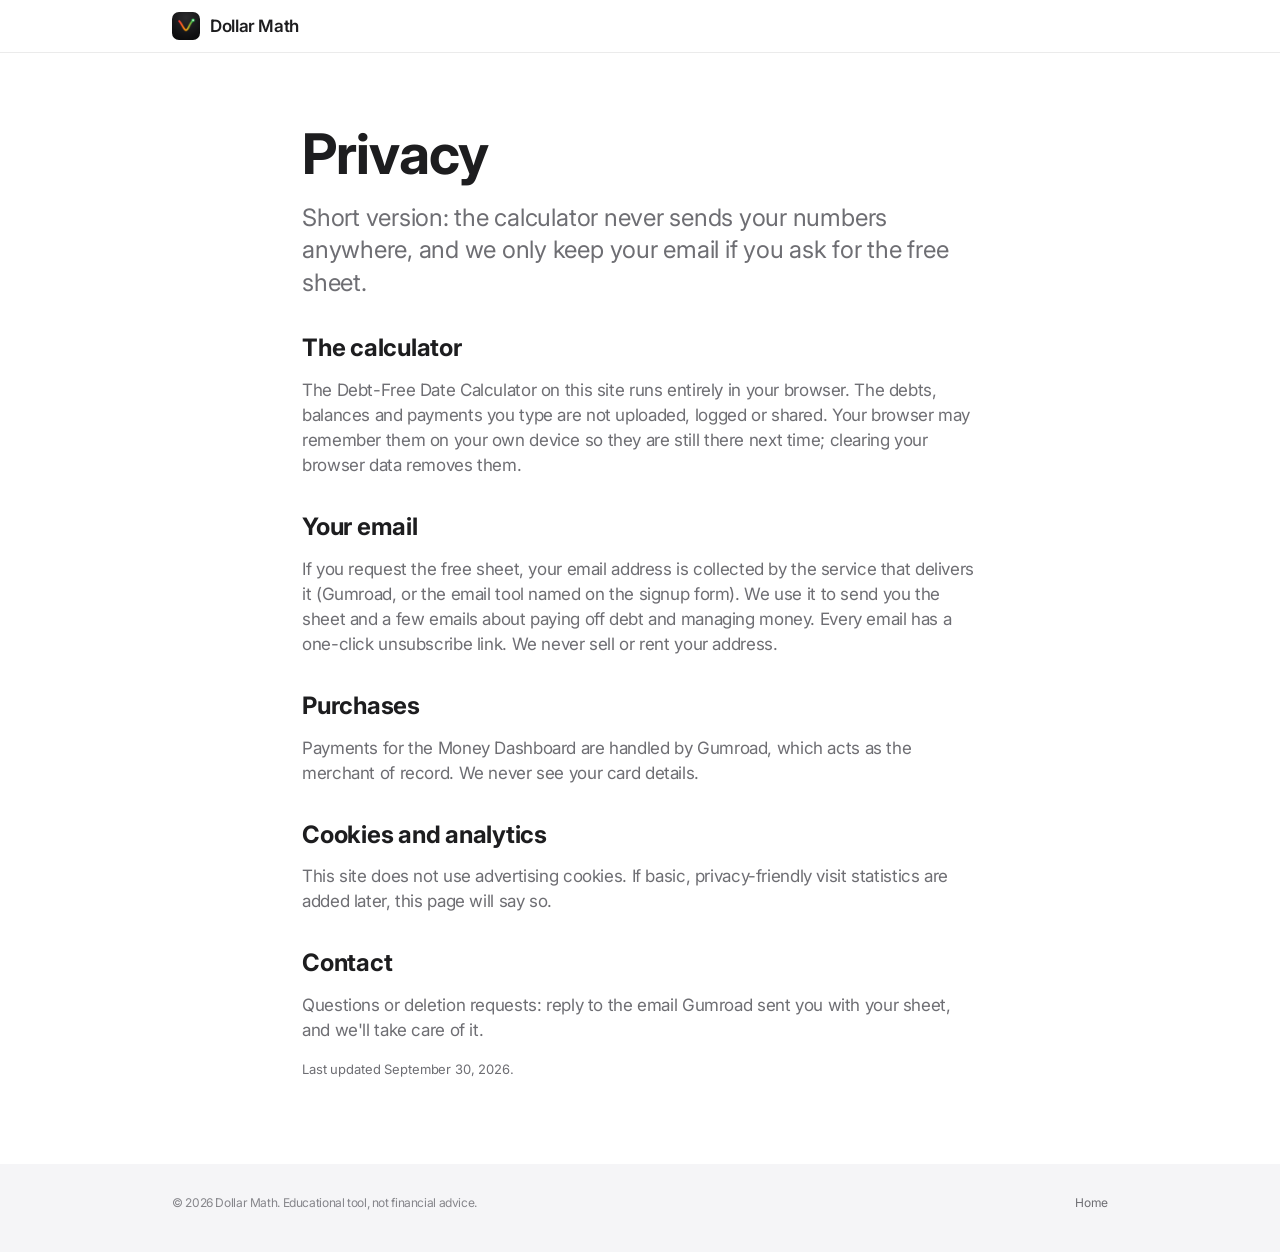
==== privacy.html @ e8159276 "Dollar Math landing page Co-Authored-By: Claude Opus 5.5 <noreply@anthropic.com>" ====
<!doctype html>
<html lang="en">
<head>
  <meta charset="utf-8">
  <meta name="viewport" content="width=device-width, initial-scale=1">
  <title>Privacy · Dollar Math</title>
  <link rel="icon" href="assets/favicon.png">
  <link href="https://fonts.googleapis.com/css2?family=Inter:wght@400;600;700&display=swap" rel="stylesheet">
  <link rel="stylesheet" href="styles.css">
</head>
<body>
  <header class="nav"><div class="wrap"><a class="brand" href="index.html"><img src="assets/avatar.png" alt="">Dollar Math</a></div></header>
  <main class="wrap page">
    <h1>Privacy</h1>
    <p class="lead">Short version: the calculator never sends your numbers anywhere, and we only keep your email if you ask for the free sheet.</p>
    <h2>The calculator</h2>
    <p>The Debt-Free Date Calculator on this site runs entirely in your browser. The debts, balances and payments you type are not uploaded, logged or shared. Your browser may remember them on your own device so they are still there next time; clearing your browser data removes them.</p>
    <h2>Your email</h2>
    <p>If you request the free sheet, your email address is collected by the service that delivers it (Gumroad, or the email tool named on the signup form). We use it to send you the sheet and a few emails about paying off debt and managing money. Every email has a one-click unsubscribe link. We never sell or rent your address.</p>
    <h2>Purchases</h2>
    <p>Payments for the Money Dashboard are handled by Gumroad, which acts as the merchant of record. We never see your card details.</p>
    <h2>Cookies and analytics</h2>
    <p>This site does not use advertising cookies. If basic, privacy-friendly visit statistics are added later, this page will say so.</p>
    <h2>Contact</h2>
    <p>Questions or deletion requests: reply to the email Gumroad sent you with your sheet, and we'll take care of it.</p>
    <p class="small">Last updated September 30, 2026.</p>
  </main>
  <footer><div class="wrap"><span>© 2026 Dollar Math. Educational tool, not financial advice.</span><span><a href="index.html">Home</a></span></div></footer>
  <script src="config.js"></script>
  <script>document.querySelectorAll("[data-link]").forEach(function(a){var h=(window.DM_CONFIG||{links:{}}).links[a.getAttribute("data-link")];if(h)a.href=h;});</script>
</body>
</html>
---- styles.css ----
/* Dollar Math · site styles. Apple-style (user decision 2026-09-30): white and #F5F5F7 sections,
   system font (SF on Apple devices, Inter elsewhere), one blue accent, green = good, red = debt/interest. */
:root {
  --bg: #ffffff;
  --bg2: #f5f5f7;
  --ink: #1d1d1f;
  --ink2: #6e6e73;
  --ink3: #86868b;
  --line: #d2d2d7;
  --hair: #e5e5ea;
  --blue: #0071e3;
  --blue-h: #0077ed;
  --green: #248a3d;
  --green-f: #34c759;
  --red: #d70015;
  --red-f: #ff3b30;
  --card: #ffffff;
  --radius: 22px;
  --font: -apple-system, BlinkMacSystemFont, "SF Pro Display", "SF Pro Text", "Inter", "Helvetica Neue", Arial, sans-serif;
}
* { box-sizing: border-box; }
html { -webkit-text-size-adjust: 100%; scroll-behavior: smooth; }
body { margin: 0; background: var(--bg); color: var(--ink); font-family: var(--font); font-size: 17px; line-height: 1.47;
  letter-spacing: -0.022em; -webkit-font-smoothing: antialiased; overflow-x: hidden; }
a { color: var(--blue); text-decoration: none; }
a:hover { text-decoration: underline; }
img { max-width: 100%; display: block; }
.wrap { max-width: 980px; margin: 0 auto; padding: 0 22px; }

/* nav */
.nav { position: sticky; top: 0; z-index: 50; background: rgba(255, 255, 255, 0.8); backdrop-filter: saturate(180%) blur(20px);
  -webkit-backdrop-filter: saturate(180%) blur(20px); border-bottom: 1px solid rgba(0, 0, 0, 0.08); }
.nav .wrap { height: 52px; display: flex; align-items: center; gap: 22px; }
.brand { display: flex; align-items: center; gap: 10px; color: var(--ink); font-weight: 600; font-size: 17px; }
.brand img { width: 28px; height: 28px; border-radius: 7px; }
.brand:hover { text-decoration: none; }
.nav nav { margin-left: auto; display: flex; gap: 22px; font-size: 13px; }
.nav nav a { color: var(--ink); opacity: 0.8; }
.nav nav a:hover { opacity: 1; text-decoration: none; }
.nav .buy { background: var(--blue); color: #fff; opacity: 1; border-radius: 980px; padding: 4px 12px; }
@media (max-width: 640px) { .nav nav a:not(.buy) { display: none; } }

/* type */
.eyebrow { font-size: 17px; font-weight: 600; color: var(--ink2); margin: 0 0 8px; letter-spacing: -0.01em; }
h1 { font-size: clamp(40px, 7vw, 72px); line-height: 1.05; letter-spacing: -0.015em; font-weight: 700; margin: 0; }
h2 { font-size: clamp(32px, 5vw, 48px); line-height: 1.08; letter-spacing: -0.01em; font-weight: 700; margin: 0; }
h3 { font-size: 21px; line-height: 1.2; font-weight: 600; margin: 0; letter-spacing: -0.01em; }
.lead { font-size: clamp(19px, 2.4vw, 24px); line-height: 1.35; color: var(--ink2); margin: 18px 0 0; letter-spacing: -0.01em; }
.muted { color: var(--ink2); }
.small { font-size: 13px; color: var(--ink3); letter-spacing: -0.01em; }

/* buttons */
.btns { display: flex; flex-wrap: wrap; gap: 14px 24px; align-items: center; margin-top: 30px; }
.btn { display: inline-block; background: var(--blue); color: #fff; border: 0; border-radius: 980px; padding: 12px 24px;
  font: 400 17px/1.2 var(--font); letter-spacing: -0.02em; cursor: pointer; }
.btn:hover { background: var(--blue-h); text-decoration: none; }
.link-more::after { content: " ›"; }

/* sections */
section { padding: 88px 0; }
.alt { background: var(--bg2); }
.center { text-align: center; }
.hero { padding: 96px 0 72px; text-align: center; }
.hero .btns { justify-content: center; }
.hero .small { margin-top: 18px; }

/* calculator */
.calc { display: grid; grid-template-columns: 1.1fr 1fr; gap: 24px; margin-top: 44px; align-items: start; }
@media (max-width: 860px) { .calc { grid-template-columns: 1fr; } }
.card { background: var(--card); border-radius: var(--radius); padding: 26px; box-shadow: 0 1px 2px rgba(0, 0, 0, 0.04), 0 8px 28px rgba(0, 0, 0, 0.06); min-width: 0; }
.card h3 { margin-bottom: 16px; }
.row2 { display: grid; grid-template-columns: 1fr 1fr; gap: 14px; margin-bottom: 18px; }
@media (max-width: 420px) { .row2 { grid-template-columns: 1fr; } }
label.f { display: block; font-size: 13px; color: var(--ink2); }
label.f input { margin-top: 6px; }
input, select { width: 100%; min-width: 0; font: 400 17px/1.2 var(--font); letter-spacing: -0.02em; color: var(--ink); background: #fbfbfd;
  border: 1px solid var(--line); border-radius: 12px; padding: 11px 12px; }
input:focus { outline: 0; border-color: var(--blue); box-shadow: 0 0 0 4px rgba(0, 113, 227, 0.16); }
.debts { width: 100%; border-collapse: collapse; table-layout: fixed; }
.debts th { font-size: 12px; font-weight: 600; color: var(--ink3); text-align: left; padding: 0 4px 8px; }
.debts td { padding: 4px; }
.debts td input { padding: 10px 8px; font-size: 15px; border-radius: 10px; }
.debts .x { width: 32px; }
.debts .x button { width: 28px; height: 28px; border-radius: 50%; border: 0; background: var(--bg2); color: var(--ink2); cursor: pointer; font-size: 16px; line-height: 28px; padding: 0; }
.debts col.c-name { width: 34%; }
.add { margin-top: 12px; background: none; border: 0; color: var(--blue); font: 400 15px var(--font); cursor: pointer; padding: 6px 0; }
.warn { margin-top: 14px; font-size: 14px; color: var(--red); min-height: 20px; }
.ok { color: var(--green); }

.results { display: grid; gap: 12px; }
.res { border-radius: 18px; padding: 18px 20px; background: var(--bg2); display: grid; grid-template-columns: 1fr auto; gap: 4px 14px; align-items: baseline; }
.res .name { font-size: 14px; font-weight: 600; display: flex; align-items: center; gap: 8px; }
.res .name i { width: 10px; height: 10px; border-radius: 50%; display: inline-block; }
.res .date { font-size: 28px; font-weight: 700; letter-spacing: -0.015em; grid-column: 1; }
.res .meta { font-size: 14px; color: var(--ink2); grid-column: 1 / -1; }
.res .tag { grid-row: 1; grid-column: 2; font-size: 12px; font-weight: 600; color: #fff; background: var(--green-f); border-radius: 980px; padding: 3px 10px; visibility: hidden; }
.res.best .tag { visibility: visible; }
.res.best { background: #eaf8ee; }
.verdict { font-size: 17px; font-weight: 600; margin: 18px 0 0; }
.chart { margin-top: 18px; }
.chart svg { width: 100%; height: auto; display: block; }
.legend { display: flex; gap: 16px; flex-wrap: wrap; font-size: 13px; color: var(--ink2); margin-top: 8px; }
.legend span::before { content: ""; display: inline-block; width: 14px; height: 3px; border-radius: 2px; margin-right: 6px; vertical-align: middle; background: currentColor; }
.order { margin: 18px 0 0; padding: 0; list-style: none; counter-reset: o; }
.order li { counter-increment: o; display: flex; justify-content: space-between; gap: 12px; padding: 10px 0; border-top: 1px solid var(--hair); font-size: 15px; }
.order li::before { content: counter(o); color: var(--ink3); width: 22px; flex: none; }
.order li span:first-of-type { flex: 1; }
.order li span:last-child { color: var(--ink2); font-variant-numeric: tabular-nums; }
.privacy-note { margin-top: 16px; }

/* free sheet */
.capture { max-width: 680px; margin: 36px auto 0; }
.capture form { display: flex; gap: 12px; margin-top: 8px; }
.capture form input { flex: 1; }
@media (max-width: 520px) { .capture form { flex-direction: column; } }
.pill-list { display: flex; flex-wrap: wrap; justify-content: center; gap: 10px; margin-top: 22px; }
.pill-list span { background: var(--bg2); border-radius: 980px; padding: 8px 16px; font-size: 14px; color: var(--ink2); }

/* product */
.product-head { text-align: center; }
.price { font-size: 21px; font-weight: 600; margin-top: 18px; }
.price span { color: var(--ink2); font-weight: 400; font-size: 17px; }
.shots { display: grid; grid-template-columns: repeat(3, 1fr); gap: 16px; margin-top: 44px; }
.shots img { border-radius: 18px; box-shadow: 0 8px 28px rgba(0, 0, 0, 0.08); background: #fff; aspect-ratio: 4 / 5; object-fit: cover; width: 100%; }
@media (max-width: 720px) { .shots { grid-template-columns: 1fr; } }
.features { display: grid; grid-template-columns: repeat(3, 1fr); gap: 16px; margin-top: 16px; }
@media (max-width: 860px) { .features { grid-template-columns: 1fr 1fr; } }
@media (max-width: 520px) { .features { grid-template-columns: 1fr; } }
.feature { background: #fff; border-radius: 18px; padding: 24px; }
.feature .ic { width: 44px; height: 44px; border-radius: 12px; background: var(--bg2); display: flex; align-items: center; justify-content: center; margin-bottom: 14px; }
.feature .ic svg { width: 26px; height: 26px; }
.feature p { margin: 8px 0 0; color: var(--ink2); font-size: 15px; line-height: 1.4; }

/* faq */
.faq { max-width: 760px; margin: 36px auto 0; }
.faq details { border-top: 1px solid var(--line); padding: 20px 0; }
.faq details:last-child { border-bottom: 1px solid var(--line); }
.faq summary { font-size: 19px; font-weight: 600; cursor: pointer; list-style: none; display: flex; justify-content: space-between; gap: 16px; }
.faq summary::after { content: "+"; color: var(--ink3); font-weight: 400; }
.faq details[open] summary::after { content: "−"; }
.faq p { color: var(--ink2); margin: 12px 0 0; }

/* footer */
footer { background: var(--bg2); padding: 30px 0 40px; font-size: 12px; color: var(--ink3); }
footer .wrap { display: flex; flex-wrap: wrap; gap: 10px 24px; justify-content: space-between; }
footer a { color: var(--ink2); }

/* simple pages */
.page { padding: 72px 22px; max-width: 720px; }
.page h1 { font-size: clamp(34px, 6vw, 56px); }
.page h2 { font-size: 24px; margin-top: 36px; }
.page p, .page li { color: var(--ink2); }
.check { width: 72px; height: 72px; border-radius: 50%; background: var(--green-f); display: flex; align-items: center; justify-content: center; margin-bottom: 24px; }

/* phones: every debt becomes a small card (name on top, three numbers below) */
@media (max-width: 600px) {
  .debts thead, .debts colgroup { display: none; }
  .debts, .debts tbody { display: block; }
  .debts tr { display: grid; grid-template-columns: 1fr 1fr 1fr 32px; gap: 8px; padding: 12px 0; border-bottom: 1px solid var(--hair); }
  .debts td { display: block; padding: 0; min-width: 0; }
  .debts td:first-child { grid-column: 1 / 4; }
  .debts td.x { grid-column: 4; grid-row: 1; align-self: center; }
  .debts td[data-l]::before { content: attr(data-l); display: block; font-size: 11px; color: var(--ink3); margin: 0 0 4px 2px; }
  .card { padding: 20px; }
}
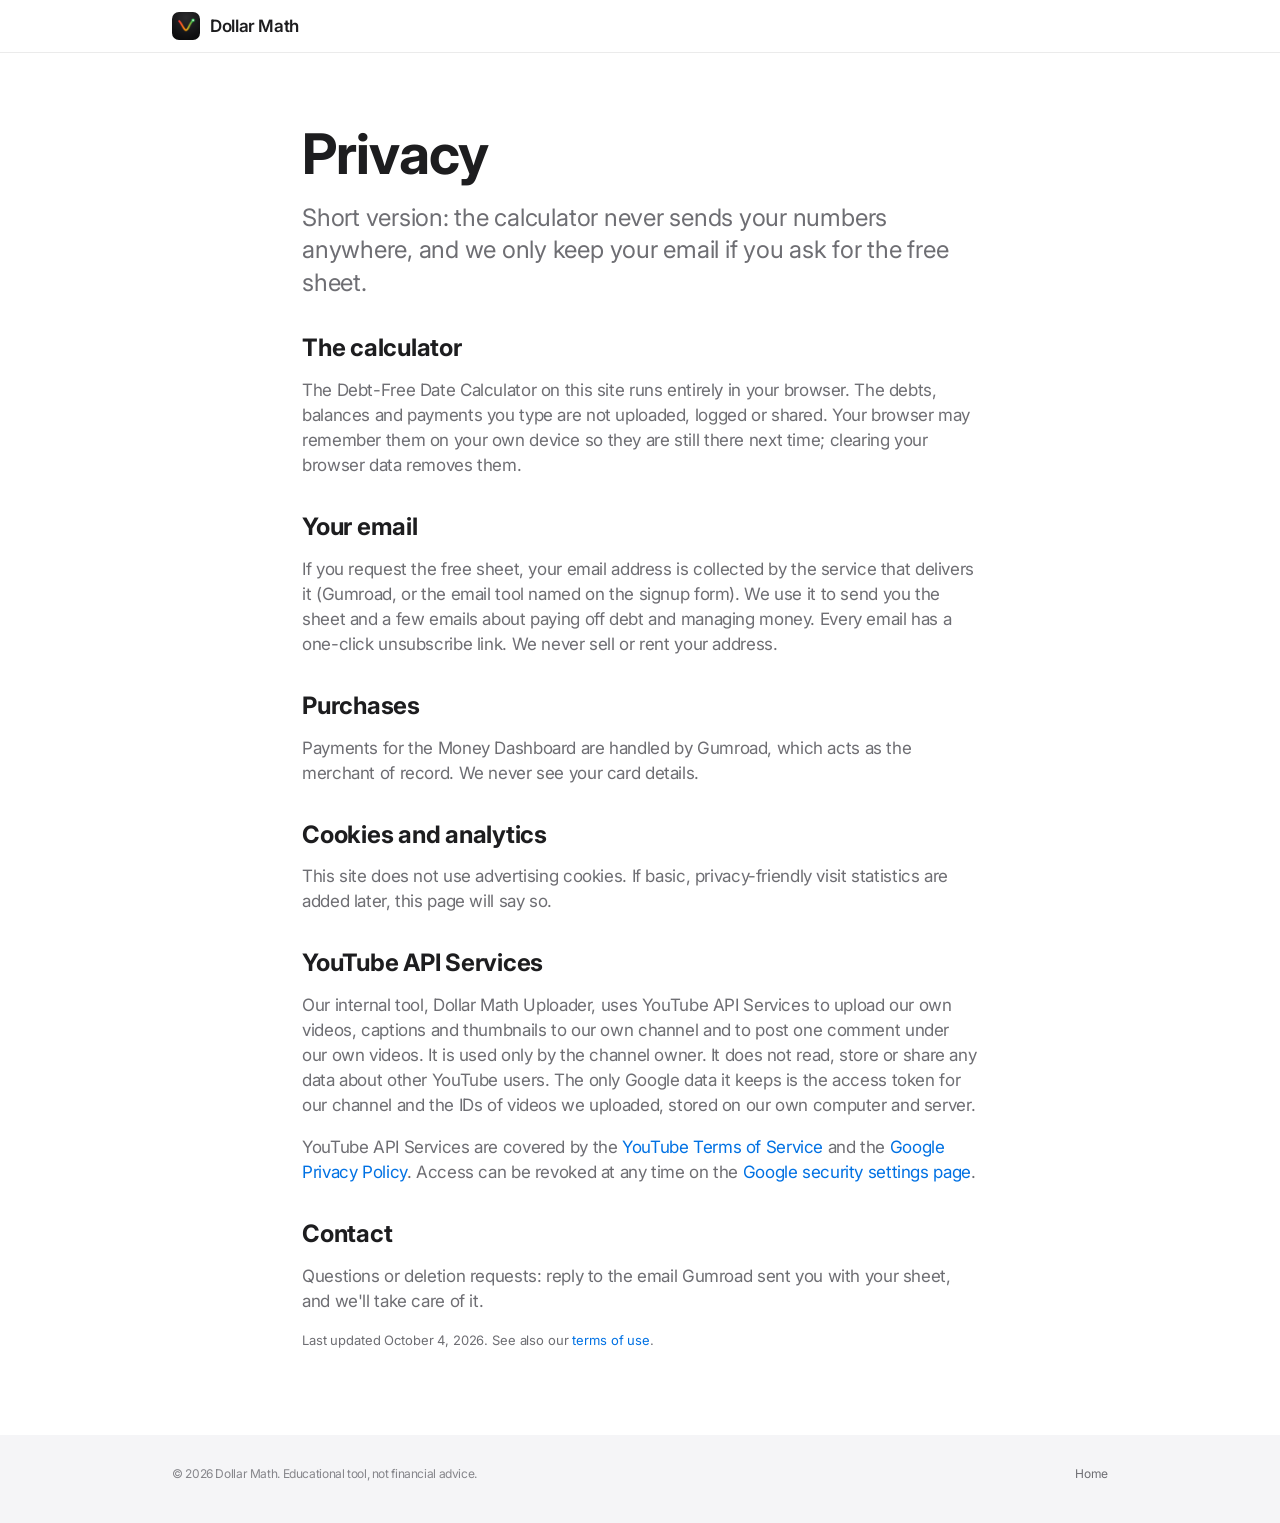
==== commit e0eae470: "Add terms page and YouTube API section to privacy Co-Authored-By: Claude Opus 5.5 <noreply@anthropic" ====
--- a/privacy.html
+++ b/privacy.html
@@ -21,9 +21,12 @@
     <p>Payments for the Money Dashboard are handled by Gumroad, which acts as the merchant of record. We never see your card details.</p>
     <h2>Cookies and analytics</h2>
     <p>This site does not use advertising cookies. If basic, privacy-friendly visit statistics are added later, this page will say so.</p>
+    <h2>YouTube API Services</h2>
+    <p>Our internal tool, Dollar Math Uploader, uses YouTube API Services to upload our own videos, captions and thumbnails to our own channel and to post one comment under our own videos. It is used only by the channel owner. It does not read, store or share any data about other YouTube users. The only Google data it keeps is the access token for our channel and the IDs of videos we uploaded, stored on our own computer and server.</p>
+    <p>YouTube API Services are covered by the <a href="https://www.youtube.com/t/terms">YouTube Terms of Service</a> and the <a href="https://policies.google.com/privacy">Google Privacy Policy</a>. Access can be revoked at any time on the <a href="https://security.google.com/settings/security/permissions">Google security settings page</a>.</p>
     <h2>Contact</h2>
     <p>Questions or deletion requests: reply to the email Gumroad sent you with your sheet, and we'll take care of it.</p>
-    <p class="small">Last updated September 30, 2026.</p>
+    <p class="small">Last updated October 4, 2026. See also our <a href="terms.html">terms of use</a>.</p>
   </main>
   <footer><div class="wrap"><span>© 2026 Dollar Math. Educational tool, not financial advice.</span><span><a href="index.html">Home</a></span></div></footer>
   <script src="config.js"></script>
